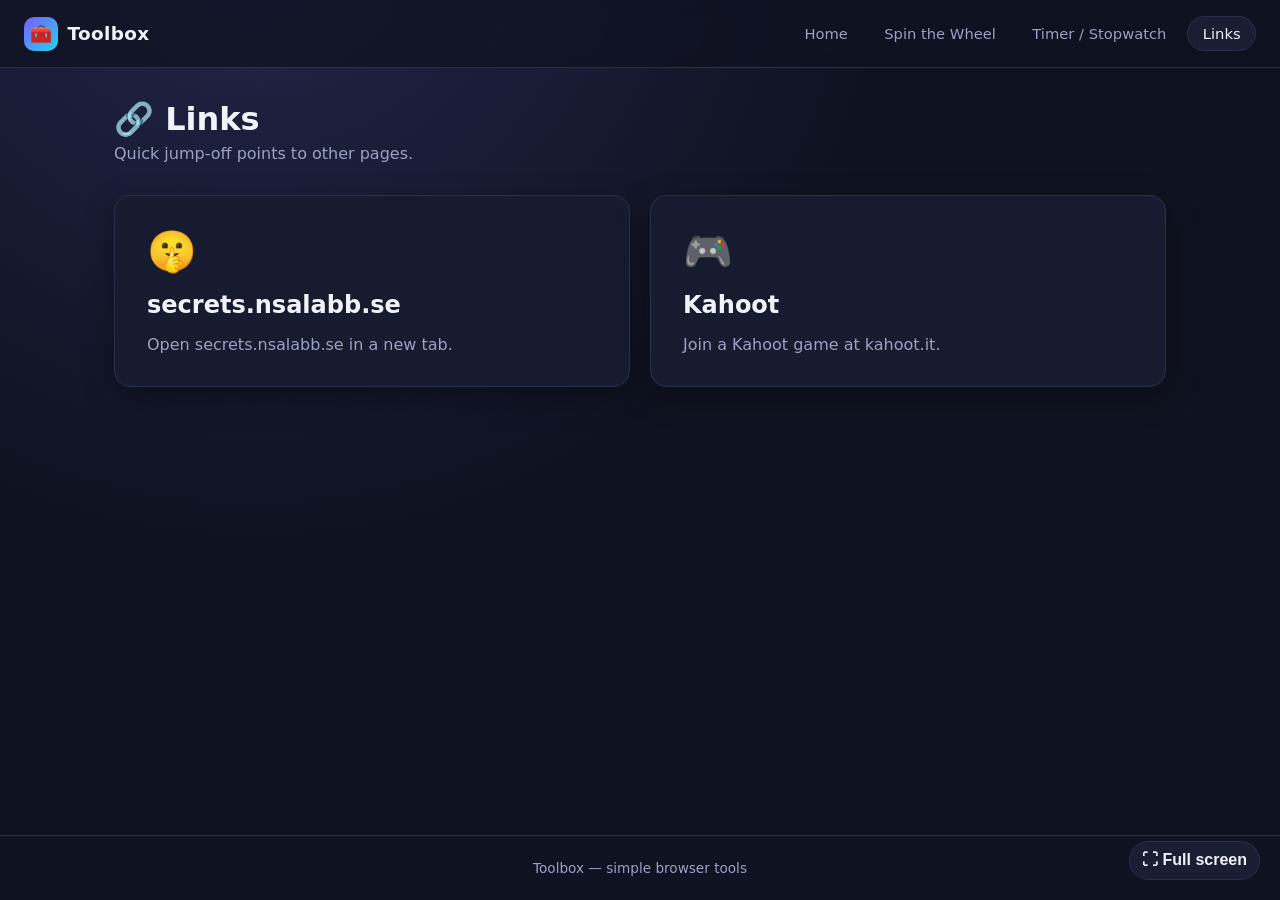
==== links.html @ f1cfe688 "Add tooling webpage: wheel picker, timer/stopwatch, and links page Static site with a home page, a c" ====
<!doctype html>
<html lang="en">
<head>
  <meta charset="UTF-8" />
  <meta name="viewport" content="width=device-width, initial-scale=1.0" />
  <title>Links &mdash; Toolbox</title>
  <link rel="stylesheet" href="css/style.css" />
</head>
<body>
  <header class="site-header">
    <div class="brand">
      <span class="brand-mark">🧰</span>
      Toolbox
    </div>
    <nav class="site-nav">
      <a href="index.html">Home</a>
      <a href="wheel.html">Spin the Wheel</a>
      <a href="timer.html">Timer / Stopwatch</a>
      <a href="links.html" class="active">Links</a>
    </nav>
  </header>

  <main>
    <h1 class="page-title">🔗 Links</h1>
    <p class="page-subtitle">Quick jump-off points to other pages.</p>

    <div class="links-grid">
      <a class="link-card" href="https://secrets.nsalabb.se" target="_blank" rel="noopener noreferrer">
        <span class="icon">🤫</span>
        <h2>secrets.nsalabb.se</h2>
        <p>Open secrets.nsalabb.se in a new tab.</p>
      </a>

      <a class="link-card" href="https://kahoot.it" target="_blank" rel="noopener noreferrer">
        <span class="icon">🎮</span>
        <h2>Kahoot</h2>
        <p>Join a Kahoot game at kahoot.it.</p>
      </a>
    </div>
  </main>

  <footer class="site-footer">Toolbox &mdash; simple browser tools</footer>
  <script src="js/fullscreen.js"></script>
</body>
</html>
---- css/style.css ----
:root {
  --bg: #0f1220;
  --bg-elevated: #1a1e33;
  --bg-card: #171b30;
  --text: #f1f3fb;
  --text-dim: #9aa1c4;
  --accent: #7c5cff;
  --accent-2: #22d3ee;
  --accent-3: #f472b6;
  --success: #34d399;
  --danger: #f87171;
  --border: #2a2f4d;
  --radius: 16px;
  --shadow: 0 10px 30px rgba(0, 0, 0, 0.35);
}

* {
  box-sizing: border-box;
}

html, body {
  margin: 0;
  padding: 0;
}

body {
  min-height: 100vh;
  background: radial-gradient(circle at 20% -10%, #23264a 0%, var(--bg) 45%) fixed;
  color: var(--text);
  font-family: "Segoe UI", system-ui, -apple-system, Roboto, sans-serif;
  display: flex;
  flex-direction: column;
}

a {
  color: inherit;
  text-decoration: none;
}

.site-header {
  display: flex;
  align-items: center;
  justify-content: space-between;
  padding: 1rem 1.5rem;
  border-bottom: 1px solid var(--border);
  background: rgba(15, 18, 32, 0.7);
  backdrop-filter: blur(8px);
  position: sticky;
  top: 0;
  z-index: 50;
}

.brand {
  display: flex;
  align-items: center;
  gap: 0.6rem;
  font-weight: 700;
  font-size: 1.15rem;
  letter-spacing: 0.02em;
}

.brand-mark {
  display: inline-grid;
  place-items: center;
  width: 34px;
  height: 34px;
  border-radius: 10px;
  background: linear-gradient(135deg, var(--accent), var(--accent-2));
  font-size: 1.1rem;
}

nav.site-nav {
  display: flex;
  gap: 0.35rem;
  flex-wrap: wrap;
}

nav.site-nav a {
  padding: 0.5rem 0.9rem;
  border-radius: 999px;
  font-size: 0.92rem;
  color: var(--text-dim);
  border: 1px solid transparent;
  transition: all 0.15s ease;
}

nav.site-nav a:hover {
  color: var(--text);
  border-color: var(--border);
}

nav.site-nav a.active {
  color: var(--text);
  background: var(--bg-elevated);
  border-color: var(--border);
}

main {
  flex: 1;
  width: 100%;
  max-width: 1100px;
  margin: 0 auto;
  padding: 2rem 1.5rem 4rem;
}

footer.site-footer {
  text-align: center;
  padding: 1.5rem;
  color: var(--text-dim);
  font-size: 0.85rem;
  border-top: 1px solid var(--border);
}

.page-title {
  font-size: 2rem;
  margin: 0 0 0.4rem;
}

.page-subtitle {
  color: var(--text-dim);
  margin: 0 0 2rem;
  max-width: 60ch;
}

.card-grid {
  display: grid;
  grid-template-columns: repeat(auto-fit, minmax(260px, 1fr));
  gap: 1.25rem;
}

.tool-card {
  background: var(--bg-card);
  border: 1px solid var(--border);
  border-radius: var(--radius);
  padding: 1.75rem;
  display: flex;
  flex-direction: column;
  gap: 0.75rem;
  box-shadow: var(--shadow);
  transition: transform 0.18s ease, border-color 0.18s ease;
}

.tool-card:hover {
  transform: translateY(-4px);
  border-color: var(--accent);
}

.tool-card .icon {
  font-size: 2.2rem;
}

.tool-card h2 {
  margin: 0;
  font-size: 1.25rem;
}

.tool-card p {
  margin: 0;
  color: var(--text-dim);
  font-size: 0.95rem;
  line-height: 1.5;
}

.tool-card .go {
  margin-top: auto;
  color: var(--accent-2);
  font-weight: 600;
  font-size: 0.9rem;
}

.panel {
  background: var(--bg-card);
  border: 1px solid var(--border);
  border-radius: var(--radius);
  padding: 1.75rem;
  box-shadow: var(--shadow);
}

.btn {
  appearance: none;
  border: 1px solid var(--border);
  background: var(--bg-elevated);
  color: var(--text);
  padding: 0.65rem 1.2rem;
  border-radius: 10px;
  font-size: 0.95rem;
  font-weight: 600;
  cursor: pointer;
  transition: all 0.15s ease;
  display: inline-flex;
  align-items: center;
  gap: 0.5rem;
}

.btn:hover {
  border-color: var(--accent);
}

.btn:active {
  transform: scale(0.97);
}

.btn:disabled {
  opacity: 0.5;
  cursor: not-allowed;
}

.btn-primary {
  background: linear-gradient(135deg, var(--accent), var(--accent-2));
  border-color: transparent;
  color: #0b0d1a;
}

.btn-primary:hover {
  filter: brightness(1.08);
}

.btn-danger {
  background: rgba(248, 113, 113, 0.12);
  border-color: rgba(248, 113, 113, 0.4);
  color: #ffb4b4;
}

.btn-ghost {
  background: transparent;
}

.btn-row {
  display: flex;
  flex-wrap: wrap;
  gap: 0.6rem;
  align-items: center;
}

.fullscreen-controls {
  position: fixed;
  bottom: 1.25rem;
  right: 1.25rem;
  display: flex;
  gap: 0.5rem;
  z-index: 60;
}

.fullscreen-controls .btn {
  padding: 0.6rem 0.75rem;
  border-radius: 999px;
  font-size: 1rem;
}

textarea, input[type="text"], input[type="number"] {
  font-family: inherit;
  background: var(--bg);
  border: 1px solid var(--border);
  color: var(--text);
  border-radius: 10px;
  padding: 0.6rem 0.8rem;
  font-size: 0.95rem;
}

textarea:focus, input:focus {
  outline: none;
  border-color: var(--accent);
}

.links-grid {
  display: grid;
  grid-template-columns: repeat(auto-fit, minmax(280px, 1fr));
  gap: 1.25rem;
}

.link-card {
  background: var(--bg-card);
  border: 1px solid var(--border);
  border-radius: var(--radius);
  padding: 2rem;
  display: flex;
  flex-direction: column;
  gap: 1rem;
  align-items: flex-start;
  box-shadow: var(--shadow);
}

.link-card .icon {
  font-size: 2.5rem;
}

.link-card h2 {
  margin: 0;
}

.link-card p {
  margin: 0;
  color: var(--text-dim);
}

@media (max-width: 640px) {
  .site-header {
    flex-direction: column;
    align-items: flex-start;
    gap: 0.75rem;
  }
}
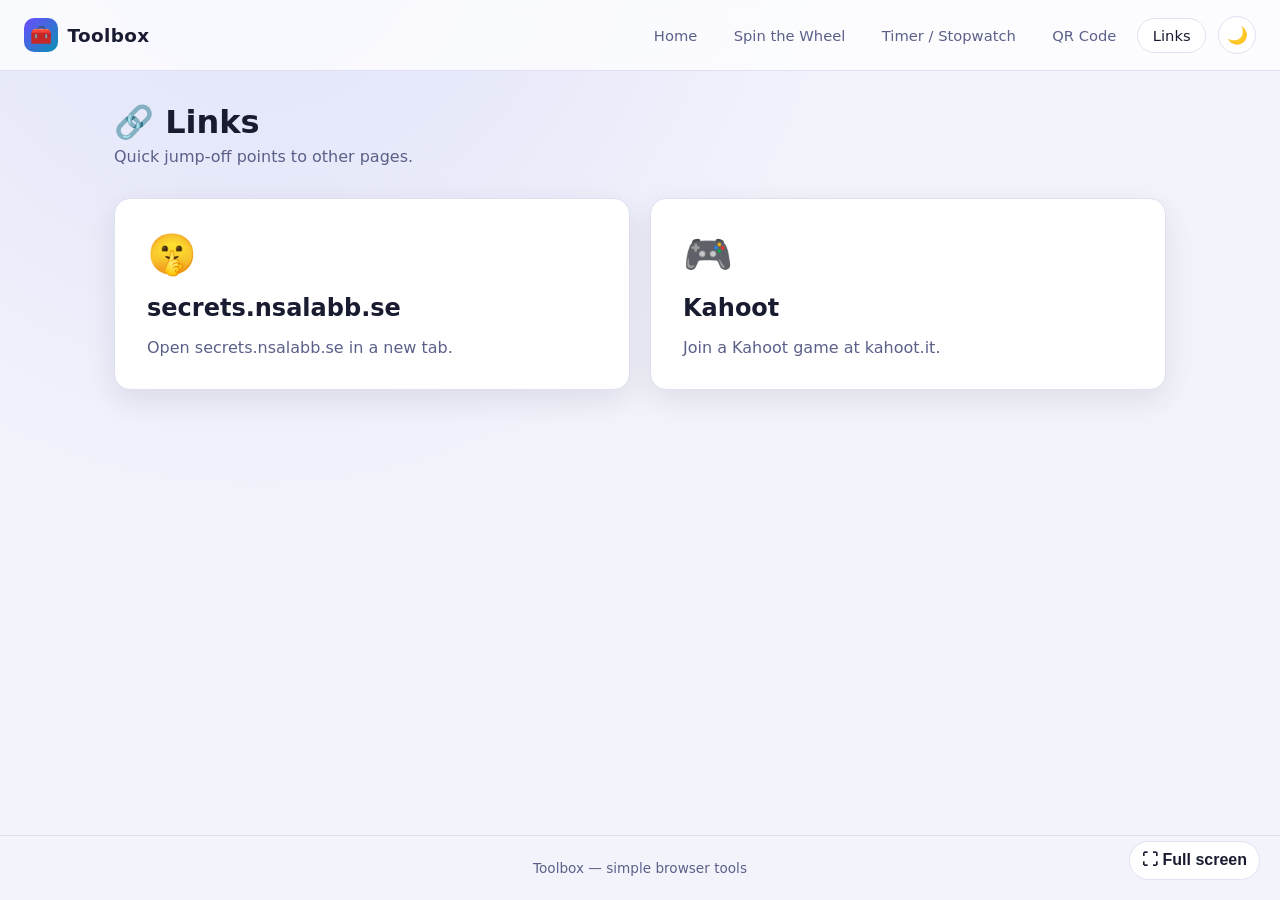
==== commit 35c94a82: "Add favicon/meta tags, light/dark theme, persistence, spacebar spin, and QR generator - Add favicon." ====
--- a/links.html
+++ b/links.html
@@ -2,8 +2,23 @@
 <html lang="en">
 <head>
   <meta charset="UTF-8" />
+  <script>
+    (function () {
+      try {
+        var t = localStorage.getItem("toolbox-theme");
+        if (!t) t = window.matchMedia("(prefers-color-scheme: light)").matches ? "light" : "dark";
+        document.documentElement.setAttribute("data-theme", t);
+      } catch (e) {}
+    })();
+  </script>
   <meta name="viewport" content="width=device-width, initial-scale=1.0" />
   <title>Links &mdash; Toolbox</title>
+  <meta name="description" content="Quick links to other useful pages and services." />
+  <meta property="og:title" content="Links — Toolbox" />
+  <meta property="og:description" content="Quick jump-off points to other pages." />
+  <meta property="og:type" content="website" />
+  <meta name="theme-color" content="#7c5cff" />
+  <link rel="icon" href="favicon.svg" type="image/svg+xml" />
   <link rel="stylesheet" href="css/style.css" />
 </head>
 <body>
@@ -16,6 +31,7 @@
       <a href="index.html">Home</a>
       <a href="wheel.html">Spin the Wheel</a>
       <a href="timer.html">Timer / Stopwatch</a>
+      <a href="qr.html">QR Code</a>
       <a href="links.html" class="active">Links</a>
     </nav>
   </header>
@@ -40,6 +56,7 @@
   </main>
 
   <footer class="site-footer">Toolbox &mdash; simple browser tools</footer>
+  <script src="js/theme.js"></script>
   <script src="js/fullscreen.js"></script>
 </body>
 </html>
--- a/css/style.css
+++ b/css/style.css
@@ -1,7 +1,9 @@
 :root {
   --bg: #0f1220;
+  --bg-glow: #23264a;
   --bg-elevated: #1a1e33;
   --bg-card: #171b30;
+  --header-bg: rgba(15, 18, 32, 0.7);
   --text: #f1f3fb;
   --text-dim: #9aa1c4;
   --accent: #7c5cff;
@@ -14,6 +16,23 @@
   --shadow: 0 10px 30px rgba(0, 0, 0, 0.35);
 }
 
+:root[data-theme="light"] {
+  --bg: #f3f4fb;
+  --bg-glow: #dfe2fa;
+  --bg-elevated: #ffffff;
+  --bg-card: #ffffff;
+  --header-bg: rgba(255, 255, 255, 0.75);
+  --text: #191c30;
+  --text-dim: #5b6089;
+  --accent: #6d4aff;
+  --accent-2: #0891b2;
+  --accent-3: #db2777;
+  --success: #059669;
+  --danger: #dc2626;
+  --border: #dfe1f2;
+  --shadow: 0 10px 30px rgba(25, 28, 48, 0.1);
+}
+
 * {
   box-sizing: border-box;
 }
@@ -25,11 +44,12 @@
 
 body {
   min-height: 100vh;
-  background: radial-gradient(circle at 20% -10%, #23264a 0%, var(--bg) 45%) fixed;
+  background: radial-gradient(circle at 20% -10%, var(--bg-glow) 0%, var(--bg) 45%) fixed;
   color: var(--text);
   font-family: "Segoe UI", system-ui, -apple-system, Roboto, sans-serif;
   display: flex;
   flex-direction: column;
+  transition: background-color 0.2s ease, color 0.2s ease;
 }
 
 a {
@@ -41,9 +61,10 @@
   display: flex;
   align-items: center;
   justify-content: space-between;
+  gap: 1rem;
   padding: 1rem 1.5rem;
   border-bottom: 1px solid var(--border);
-  background: rgba(15, 18, 32, 0.7);
+  background: var(--header-bg);
   backdrop-filter: blur(8px);
   position: sticky;
   top: 0;
@@ -69,6 +90,13 @@
   font-size: 1.1rem;
 }
 
+.header-right {
+  display: flex;
+  align-items: center;
+  gap: 0.75rem;
+  flex-wrap: wrap;
+}
+
 nav.site-nav {
   display: flex;
   gap: 0.35rem;
@@ -93,6 +121,30 @@
   color: var(--text);
   background: var(--bg-elevated);
   border-color: var(--border);
+}
+
+.theme-toggle-btn {
+  appearance: none;
+  width: 38px;
+  height: 38px;
+  flex: none;
+  display: inline-grid;
+  place-items: center;
+  border-radius: 999px;
+  border: 1px solid var(--border);
+  background: var(--bg-elevated);
+  color: var(--text);
+  font-size: 1.05rem;
+  cursor: pointer;
+  transition: border-color 0.15s ease, transform 0.15s ease;
+}
+
+.theme-toggle-btn:hover {
+  border-color: var(--accent);
+}
+
+.theme-toggle-btn:active {
+  transform: scale(0.94);
 }
 
 main {
@@ -120,6 +172,16 @@
   color: var(--text-dim);
   margin: 0 0 2rem;
   max-width: 60ch;
+}
+
+kbd {
+  display: inline-block;
+  padding: 0.1rem 0.5rem;
+  border-radius: 6px;
+  border: 1px solid var(--border);
+  background: var(--bg-elevated);
+  font-family: inherit;
+  font-size: 0.85em;
 }
 
 .card-grid {
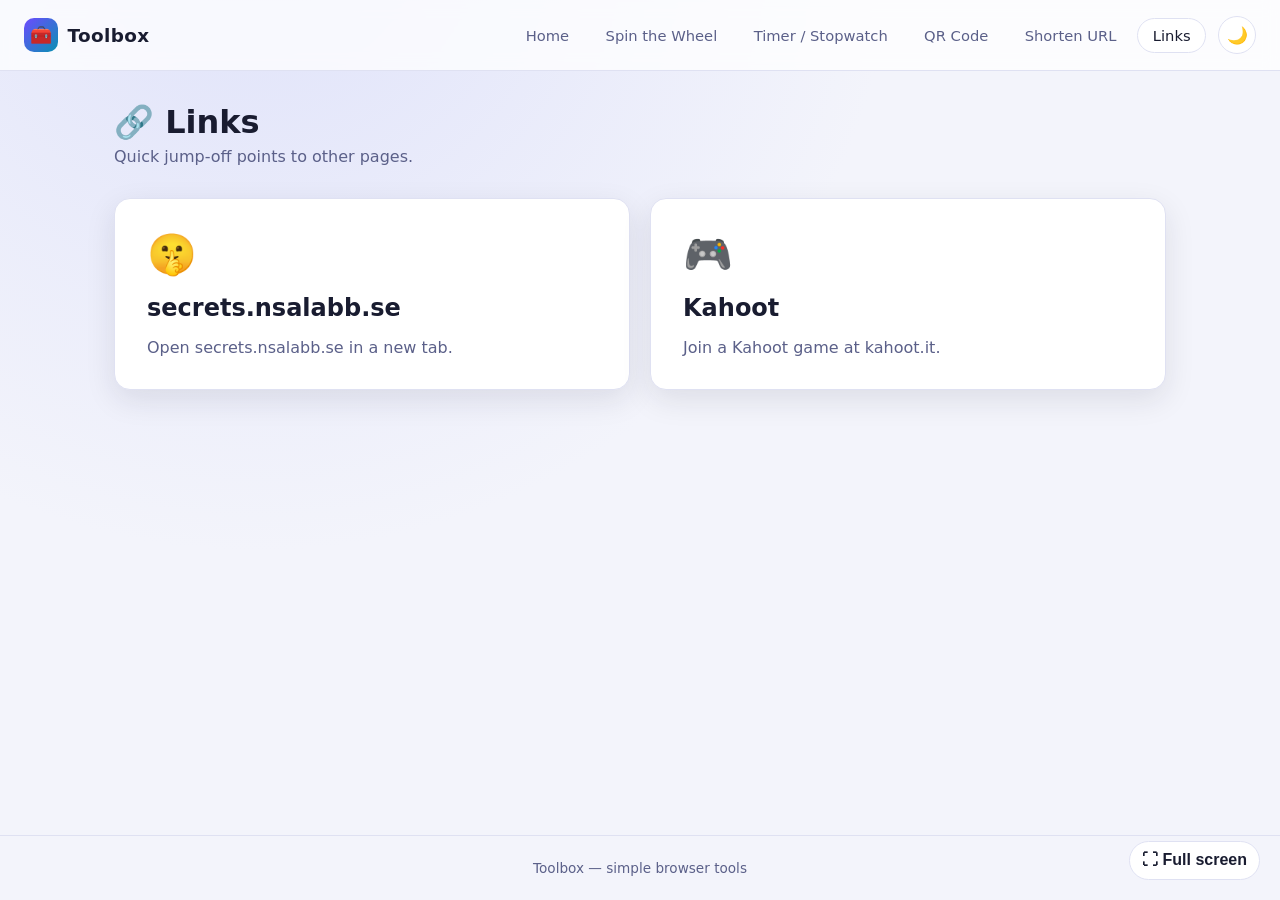
==== commit ba6adcf2: "Add URL shortener backed by Pages Functions + KV Adds a real URL shortener (not just client-side enc" ====
--- a/links.html
+++ b/links.html
@@ -32,6 +32,7 @@
       <a href="wheel.html">Spin the Wheel</a>
       <a href="timer.html">Timer / Stopwatch</a>
       <a href="qr.html">QR Code</a>
+      <a href="shorten.html">Shorten URL</a>
       <a href="links.html" class="active">Links</a>
     </nav>
   </header>
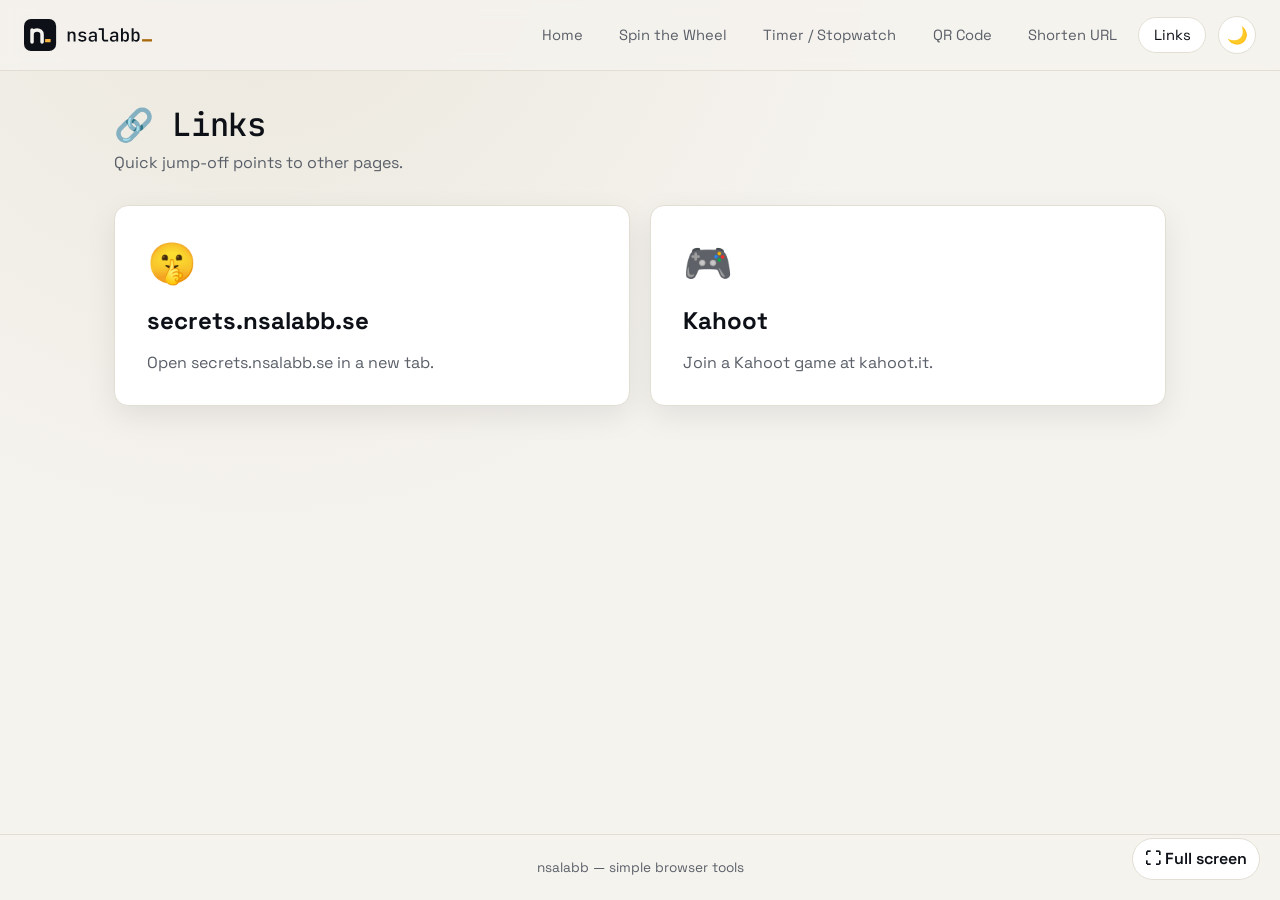
==== commit 82822911: "Rebrand the site to the nsalabb brand kit Replaces the "Toolbox" branding with the nsalabb "Prompt" " ====
--- a/links.html
+++ b/links.html
@@ -12,21 +12,27 @@
     })();
   </script>
   <meta name="viewport" content="width=device-width, initial-scale=1.0" />
-  <title>Links &mdash; Toolbox</title>
+  <title>Links &mdash; nsalabb</title>
   <meta name="description" content="Quick links to other useful pages and services." />
-  <meta property="og:title" content="Links — Toolbox" />
+  <meta property="og:title" content="Links — nsalabb" />
   <meta property="og:description" content="Quick jump-off points to other pages." />
   <meta property="og:type" content="website" />
-  <meta name="theme-color" content="#7c5cff" />
-  <link rel="icon" href="favicon.svg" type="image/svg+xml" />
+  <meta name="theme-color" content="#0D1117" />
+  <link rel="icon" href="/favicon.ico" sizes="48x48" />
+  <link rel="icon" href="/favicon.svg" type="image/svg+xml" />
+  <link rel="apple-touch-icon" href="/apple-touch-icon.png" />
+  <link rel="manifest" href="/site.webmanifest" />
+  <link rel="preconnect" href="https://fonts.googleapis.com" />
+  <link rel="preconnect" href="https://fonts.gstatic.com" crossorigin />
+  <link rel="stylesheet" href="https://fonts.googleapis.com/css2?family=JetBrains+Mono:wght@500&family=Space+Grotesk:wght@400;500;600;700&display=swap" />
   <link rel="stylesheet" href="css/style.css" />
 </head>
 <body>
   <header class="site-header">
-    <div class="brand">
-      <span class="brand-mark">🧰</span>
-      Toolbox
-    </div>
+    <a class="brand" href="index.html" aria-label="nsalabb tools home">
+      <img class="brand-logo brand-logo-dark" src="img/brand/nsalabb-lockup-dark.svg" alt="nsalabb" width="129" height="32" />
+      <img class="brand-logo brand-logo-light" src="img/brand/nsalabb-lockup-light.svg" alt="nsalabb" width="129" height="32" />
+    </a>
     <nav class="site-nav">
       <a href="index.html">Home</a>
       <a href="wheel.html">Spin the Wheel</a>
@@ -56,7 +62,7 @@
     </div>
   </main>
 
-  <footer class="site-footer">Toolbox &mdash; simple browser tools</footer>
+  <footer class="site-footer">nsalabb &mdash; simple browser tools</footer>
   <script src="js/theme.js"></script>
   <script src="js/fullscreen.js"></script>
 </body>
--- a/css/style.css
+++ b/css/style.css
@@ -1,36 +1,43 @@
 :root {
-  --bg: #0f1220;
-  --bg-glow: #23264a;
-  --bg-elevated: #1a1e33;
-  --bg-card: #171b30;
-  --header-bg: rgba(15, 18, 32, 0.7);
-  --text: #f1f3fb;
-  --text-dim: #9aa1c4;
-  --accent: #7c5cff;
-  --accent-2: #22d3ee;
-  --accent-3: #f472b6;
-  --success: #34d399;
+  /* nsalabb brand: ink #0D1117, panel #161B22, paper #F5F3EE, amber #F5B342, amber-deep #A86A0C */
+  --bg: #0d1117;
+  --bg-glow: #161b22;
+  --bg-elevated: #1c222b;
+  --bg-card: #161b22;
+  --header-bg: rgba(13, 17, 23, 0.82);
+  --text: #f5f3ee;
+  --text-dim: #9da3ad;
+  --accent: #f5b342;
+  --accent-2: #f5b342;
+  --accent-3: #f5b342;
+  --primary-bg: #f5b342;
+  --primary-text: #0d1117;
+  --success: #3fb950;
   --danger: #f87171;
-  --border: #2a2f4d;
-  --radius: 16px;
+  --border: #272d37;
+  --radius: 14px;
   --shadow: 0 10px 30px rgba(0, 0, 0, 0.35);
+  --font-ui: "Space Grotesk", system-ui, -apple-system, "Segoe UI", Roboto, sans-serif;
+  --font-mono: "JetBrains Mono", ui-monospace, SFMono-Regular, Menlo, Consolas, monospace;
 }
 
 :root[data-theme="light"] {
-  --bg: #f3f4fb;
-  --bg-glow: #dfe2fa;
+  --bg: #f5f3ee;
+  --bg-glow: #ebe7dd;
   --bg-elevated: #ffffff;
   --bg-card: #ffffff;
-  --header-bg: rgba(255, 255, 255, 0.75);
-  --text: #191c30;
-  --text-dim: #5b6089;
-  --accent: #6d4aff;
-  --accent-2: #0891b2;
-  --accent-3: #db2777;
-  --success: #059669;
+  --header-bg: rgba(245, 243, 238, 0.85);
+  --text: #0d1117;
+  --text-dim: #5a5f68;
+  --accent: #a86a0c;
+  --accent-2: #a86a0c;
+  --accent-3: #a86a0c;
+  --primary-bg: #0d1117;
+  --primary-text: #f5f3ee;
+  --success: #1a7f37;
   --danger: #dc2626;
-  --border: #dfe1f2;
-  --shadow: 0 10px 30px rgba(25, 28, 48, 0.1);
+  --border: #e2ded4;
+  --shadow: 0 10px 30px rgba(13, 17, 23, 0.08);
 }
 
 * {
@@ -43,10 +50,11 @@
 }
 
 body {
+  accent-color: var(--accent);
   min-height: 100vh;
   background: radial-gradient(circle at 20% -10%, var(--bg-glow) 0%, var(--bg) 45%) fixed;
   color: var(--text);
-  font-family: "Segoe UI", system-ui, -apple-system, Roboto, sans-serif;
+  font-family: var(--font-ui);
   display: flex;
   flex-direction: column;
   transition: background-color 0.2s ease, color 0.2s ease;
@@ -74,20 +82,24 @@
 .brand {
   display: flex;
   align-items: center;
-  gap: 0.6rem;
-  font-weight: 700;
-  font-size: 1.15rem;
-  letter-spacing: 0.02em;
-}
-
-.brand-mark {
-  display: inline-grid;
-  place-items: center;
-  width: 34px;
-  height: 34px;
-  border-radius: 10px;
-  background: linear-gradient(135deg, var(--accent), var(--accent-2));
-  font-size: 1.1rem;
+}
+
+.brand-logo {
+  display: block;
+  height: 32px;
+  width: auto;
+}
+
+.brand-logo-light {
+  display: none;
+}
+
+:root[data-theme="light"] .brand-logo-dark {
+  display: none;
+}
+
+:root[data-theme="light"] .brand-logo-light {
+  display: block;
 }
 
 .header-right {
@@ -164,6 +176,9 @@
 }
 
 .page-title {
+  font-family: var(--font-mono);
+  font-weight: 500;
+  letter-spacing: -0.01em;
   font-size: 2rem;
   margin: 0 0 0.4rem;
 }
@@ -240,6 +255,7 @@
 
 .btn {
   appearance: none;
+  font-family: inherit;
   border: 1px solid var(--border);
   background: var(--bg-elevated);
   color: var(--text);
@@ -268,9 +284,9 @@
 }
 
 .btn-primary {
-  background: linear-gradient(135deg, var(--accent), var(--accent-2));
+  background: var(--primary-bg);
   border-color: transparent;
-  color: #0b0d1a;
+  color: var(--primary-text);
 }
 
 .btn-primary:hover {
@@ -309,7 +325,7 @@
   font-size: 1rem;
 }
 
-textarea, input[type="text"], input[type="number"] {
+textarea, input[type="text"], input[type="number"], input[type="url"] {
   font-family: inherit;
   background: var(--bg);
   border: 1px solid var(--border);
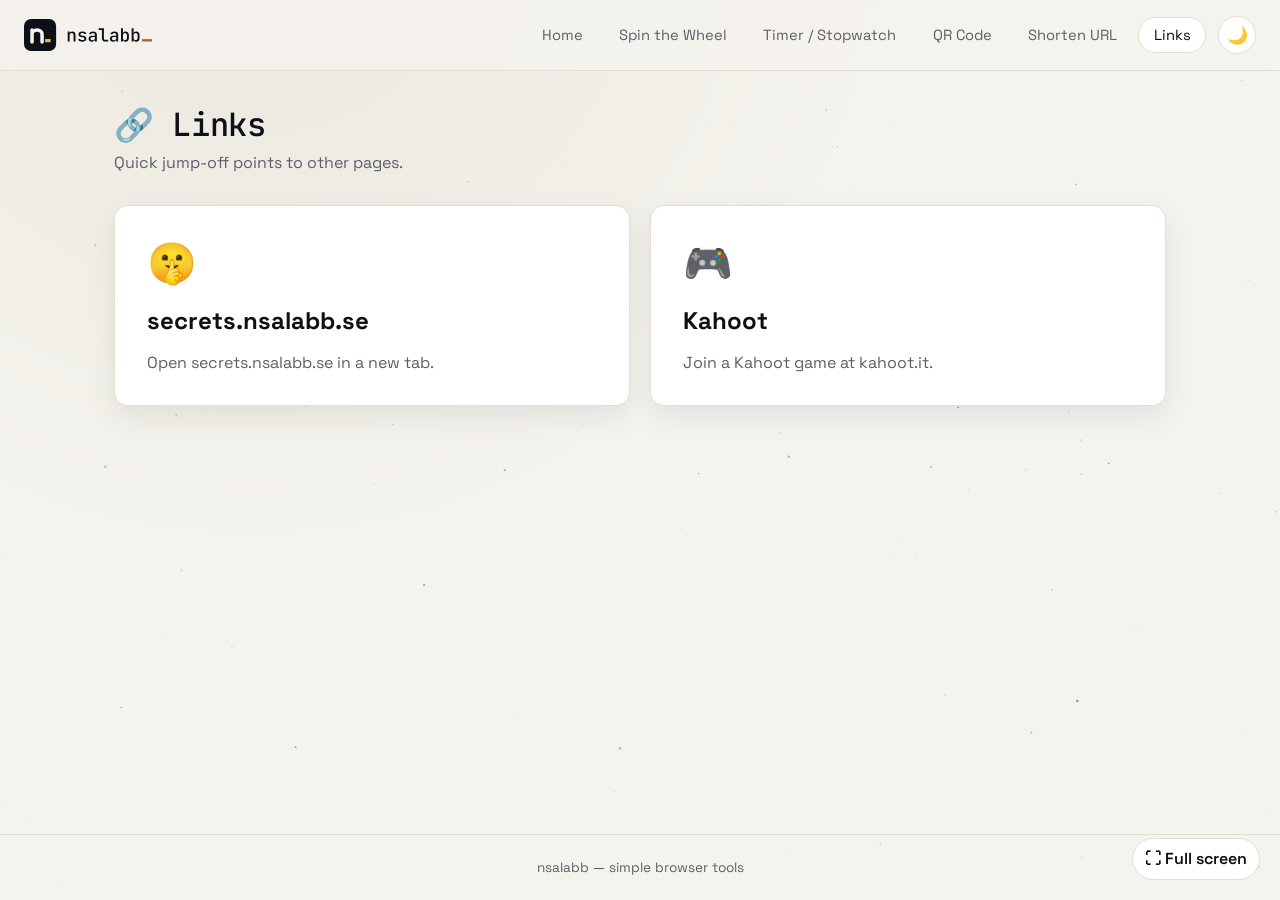
==== commit feb27881: "Add the shared nsalabb twinkling starfield background Adds js/starfield.js (the same starfield used " ====
--- a/links.html
+++ b/links.html
@@ -64,6 +64,7 @@
 
   <footer class="site-footer">nsalabb &mdash; simple browser tools</footer>
   <script src="js/theme.js"></script>
+  <script src="js/starfield.js"></script>
   <script src="js/fullscreen.js"></script>
 </body>
 </html>
--- a/css/style.css
+++ b/css/style.css
@@ -19,6 +19,9 @@
   --shadow: 0 10px 30px rgba(0, 0, 0, 0.35);
   --font-ui: "Space Grotesk", system-ui, -apple-system, "Segoe UI", Roboto, sans-serif;
   --font-mono: "JetBrains Mono", ui-monospace, SFMono-Regular, Menlo, Consolas, monospace;
+  /* Star tints read by js/starfield.js (shared nsalabb.se starfield). */
+  --nl-text: #f5f3ee;
+  --nl-accent: #f5b342;
 }
 
 :root[data-theme="light"] {
@@ -38,6 +41,8 @@
   --danger: #dc2626;
   --border: #e2ded4;
   --shadow: 0 10px 30px rgba(13, 17, 23, 0.08);
+  --nl-text: #0d1117;
+  --nl-accent: #a86a0c;
 }
 
 * {
@@ -58,6 +63,15 @@
   display: flex;
   flex-direction: column;
   transition: background-color 0.2s ease, color 0.2s ease;
+}
+
+.starfield {
+  position: fixed;
+  inset: 0;
+  width: 100%;
+  height: 100%;
+  z-index: -1;
+  pointer-events: none;
 }
 
 a {
